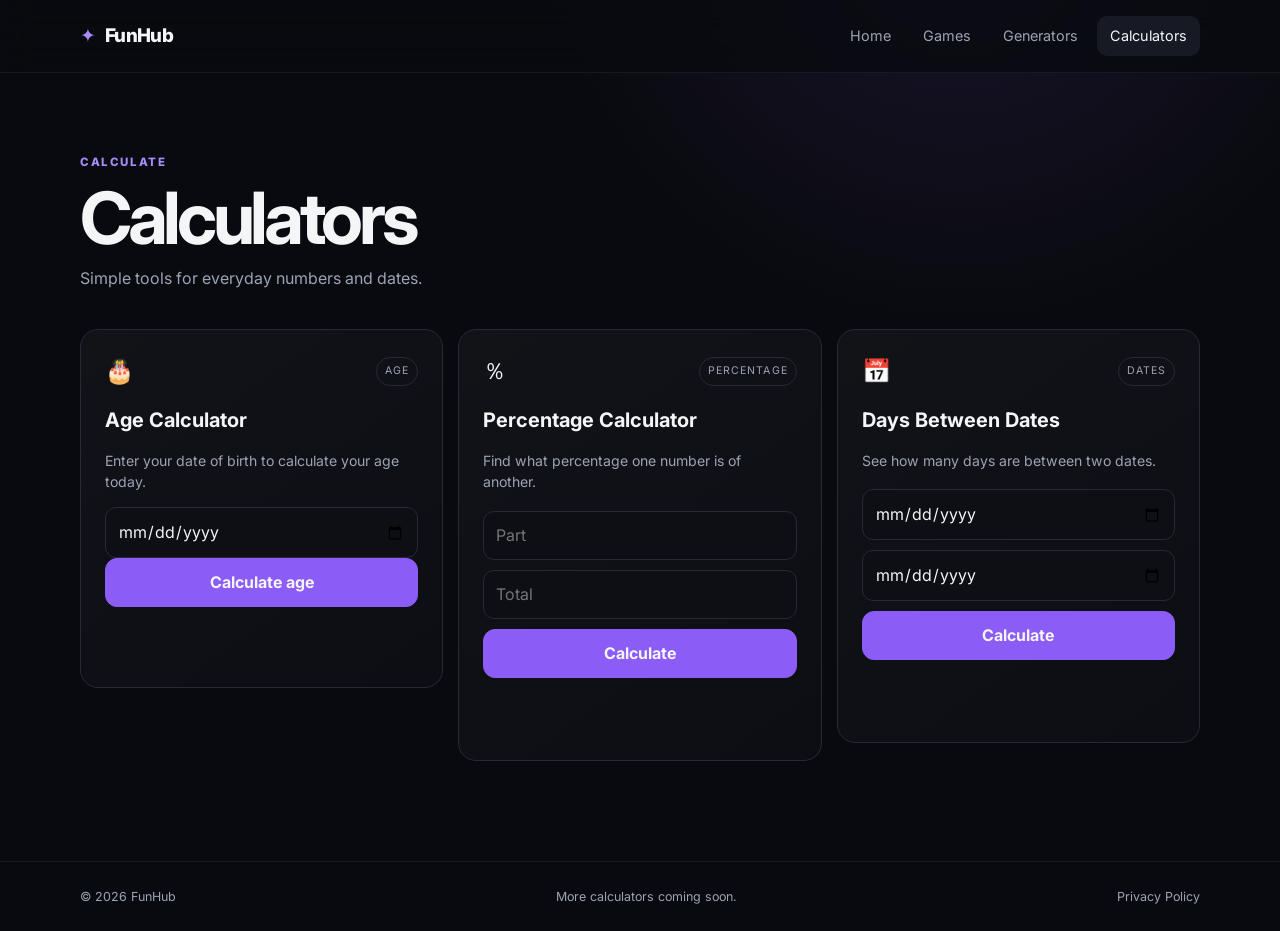
==== calculators.html @ 7da80d29 "Add files via upload" ====
<!DOCTYPE html>
<html lang="en">
<head>
<meta charset="UTF-8"><meta name="viewport" content="width=device-width, initial-scale=1.0">
<meta name="description" content="Use free online calculators for age, percentages and days between dates on FunHub.">
<title>Free Online Calculators – FunHub</title>
<link rel="canonical" href="https://thisisaarushsingh15-beep.github.io/funhub-stage-a/calculators.html">
<meta property="og:title" content="Free Online Calculators – FunHub">
<meta property="og:description" content="Use free online calculators for age, percentages and days between dates on FunHub.">
<meta property="og:type" content="website">
<meta property="og:url" content="https://thisisaarushsingh15-beep.github.io/funhub-stage-a/calculators.html">
<link rel="stylesheet" href="style.css">
<!-- Google Analytics -->
<script async src="https://www.googletagmanager.com/gtag/js?id=G-S3H3K12WE5"></script>
<script>
  window.dataLayer = window.dataLayer || [];
  function gtag(){dataLayer.push(arguments);}
  gtag('js', new Date());
  gtag('config', 'G-S3H3K12WE5');
</script>
</head>
<body data-page="calculators">
<header class="site-header"><div class="container nav-wrap">
<a class="logo" href="index.html"><span>✦</span> FunHub</a><button class="menu-btn" aria-label="Open menu">☰</button>
<nav class="nav"><a href="index.html">Home</a><a href="games.html">Games</a><a href="generators.html">Generators</a><a class="active" href="calculators.html">Calculators</a></nav>
</div></header>
<main class="container page">
<div class="page-heading"><span class="eyebrow">CALCULATE</span><h1>Calculators</h1><p>Simple tools for everyday numbers and dates.</p></div>
<section class="tool-grid wide">
<article class="app-card" id="age"><div class="app-top"><span class="tool-icon">🎂</span><span class="tag">AGE</span></div><h2>Age Calculator</h2><p class="muted">Enter your date of birth to calculate your age today.</p>
<input id="dob" type="date"><button id="age-btn" class="btn primary full">Calculate age</button><p id="age-result" class="result"></p></article>

<article class="app-card" id="percentage"><div class="app-top"><span class="tool-icon">％</span><span class="tag">PERCENTAGE</span></div><h2>Percentage Calculator</h2><p class="muted">Find what percentage one number is of another.</p>
<div class="form-stack"><input id="percent-part" type="number" placeholder="Part"><input id="percent-total" type="number" placeholder="Total"><button id="percent-btn" class="btn primary full">Calculate</button></div>
<p id="percent-result" class="result"></p></article>

<article class="app-card" id="dates"><div class="app-top"><span class="tool-icon">📅</span><span class="tag">DATES</span></div><h2>Days Between Dates</h2><p class="muted">See how many days are between two dates.</p>
<div class="form-stack"><input id="date-one" type="date"><input id="date-two" type="date"><button id="date-btn" class="btn primary full">Calculate</button></div>
<p id="date-result" class="result"></p></article>
</section>
</main>
<footer><div class="container footer-wrap"><span>© 2026 FunHub</span><span>More calculators coming soon.</span><span><a href="privacy.html">Privacy Policy</a></span></div></footer>
<script src="script.js"></script>
</body></html>
---- style.css ----
@import url('https://fonts.googleapis.com/css2?family=Inter:wght@400;500;600;700;800&display=swap');

:root{--bg:#090a0f;--surface:#11131b;--surface2:#171a24;--border:#252938;--text:#f4f5f7;--muted:#9ca3b3;--accent:#8b5cf6;--accent2:#a78bfa;--green:#34d399;--blue:#60a5fa;--danger:#fb7185;--shadow:0 18px 60px rgba(0,0,0,.3)}
*{box-sizing:border-box}html{scroll-behavior:smooth}body{margin:0;background:radial-gradient(circle at 75% -10%,rgba(139,92,246,.13),transparent 30%),var(--bg);color:var(--text);font-family:Inter,system-ui,sans-serif;line-height:1.55}a{text-decoration:none;color:inherit}button,input,select{font:inherit}button{cursor:pointer}
.container{width:min(1120px,calc(100% - 40px));margin:auto}.site-header{position:sticky;top:0;z-index:20;background:rgba(9,10,15,.8);backdrop-filter:blur(16px);border-bottom:1px solid rgba(255,255,255,.06)}.nav-wrap{height:72px;display:flex;align-items:center;justify-content:space-between}.logo{font-size:1.18rem;font-weight:800;letter-spacing:-.03em}.logo span{color:var(--accent2);margin-right:6px}.nav{display:flex;gap:6px}.nav a{padding:9px 13px;border-radius:10px;color:var(--muted);font-size:.9rem}.nav a:hover,.nav a.active{color:var(--text);background:var(--surface2)}.menu-btn{display:none;background:none;border:0;color:var(--text);font-size:1.4rem}
.hero{min-height:510px;display:flex;align-items:center;justify-content:space-between;gap:50px;padding:70px 0}.hero-copy{max-width:650px}.eyebrow{display:inline-block;color:var(--accent2);font-size:.72rem;font-weight:800;letter-spacing:.14em;margin-bottom:10px}.hero h1{font-size:clamp(3rem,7vw,5.7rem);line-height:.98;letter-spacing:-.07em;margin:0 0 25px}.hero h1 span{background:linear-gradient(90deg,#a78bfa,#c4b5fd);-webkit-background-clip:text;color:transparent}.hero p{color:var(--muted);font-size:1.08rem;max-width:570px}.hero-actions{display:flex;gap:12px;flex-wrap:wrap;margin-top:30px}.btn{border:1px solid var(--border);border-radius:12px;padding:11px 16px;color:var(--text);background:var(--surface2);transition:.2s}.btn:hover{transform:translateY(-2px);border-color:#3b4052}.btn.primary{background:var(--accent);border-color:var(--accent);font-weight:700}.btn.primary:hover{background:#7c4ee8}.btn.secondary{background:transparent}.btn.full{width:100%}.hero-orb{width:310px;height:310px;display:grid;place-items:center;border-radius:50%;background:radial-gradient(circle,rgba(139,92,246,.28),rgba(139,92,246,.03) 65%,transparent 70%)}.orb-card{width:135px;height:135px;border:1px solid #40365c;background:rgba(20,17,30,.8);box-shadow:0 0 70px rgba(139,92,246,.28);border-radius:35px;display:grid;place-items:center;font-size:4rem;color:#c4b5fd;transform:rotate(8deg)}
.section{padding:55px 0}.section-heading{display:flex;justify-content:space-between;align-items:end;margin-bottom:22px}.section-heading h2,.daily h2{margin:0;font-size:1.8rem;letter-spacing:-.04em}.section-note{color:var(--muted);font-size:.85rem}.category-grid{display:grid;grid-template-columns:repeat(3,1fr);gap:15px}.category-card,.tool-card,.app-card{background:linear-gradient(145deg,rgba(255,255,255,.035),rgba(255,255,255,.015));border:1px solid var(--border);border-radius:18px}.category-card{padding:24px;display:grid;grid-template-columns:auto 1fr auto;gap:16px;align-items:start;min-height:160px;transition:.25s}.category-card:hover,.tool-card:hover{transform:translateY(-4px);border-color:#3a3f50}.category-card h3,.tool-card h3{margin:0 0 5px}.category-card p,.tool-card p{margin:0;color:var(--muted);font-size:.88rem}.category-card .icon,.tool-icon{font-size:1.45rem}.category-card.purple .icon{color:#a78bfa}.category-card.blue .icon{color:#60a5fa}.category-card.green .icon{color:#34d399}.arrow,.tool-link{color:var(--accent2);font-weight:700}.tool-grid{display:grid;grid-template-columns:repeat(3,1fr);gap:15px}.tool-grid.wide{align-items:start}.tool-card{padding:22px;transition:.25s}.tool-card .tool-icon{display:block;margin-bottom:24px}.tool-card h3{font-size:1rem}.tool-card .tool-link{display:block;margin-top:18px;font-size:.82rem}.daily{margin:35px auto 80px;padding:28px 32px;border:1px solid #30294a;border-radius:20px;background:linear-gradient(110deg,rgba(139,92,246,.12),rgba(255,255,255,.02));display:flex;justify-content:space-between;align-items:center}.daily p{color:var(--muted);margin:7px 0 0}.daily-badge{width:64px;height:64px;border-radius:18px;display:grid;place-items:center;background:#171126;color:#c4b5fd;font-weight:800;font-size:1.2rem}
.page{padding:75px 0 100px}.page-heading{margin-bottom:38px}.page-heading h1{font-size:clamp(2.5rem,6vw,4.5rem);line-height:1;margin:0 0 12px;letter-spacing:-.06em}.page-heading p{color:var(--muted);margin:0}.game-grid{display:grid;grid-template-columns:repeat(3,1fr);gap:16px}.app-card{padding:24px}.app-top{display:flex;justify-content:space-between;align-items:center;margin-bottom:15px}.tag{font-size:.66rem;letter-spacing:.1em;color:var(--muted);border:1px solid var(--border);border-radius:999px;padding:5px 8px}.app-card h2{margin:0 0 8px;font-size:1.25rem}.muted{color:var(--muted);font-size:.88rem}.reaction-box,.memory-display{height:150px;border:1px dashed #3a3f50;border-radius:14px;display:grid;place-items:center;text-align:center;margin:20px 0;color:var(--muted);font-weight:700}.reaction-box.go{background:#123326;border-color:#2d8b68;color:#9ff0ca}.reaction-box.wait{background:#2b1820;border-color:#703343;color:#ffb5c4}.input-row{display:flex;gap:9px;margin:18px 0}.input-row input,.input-row select{min-width:0;flex:1}input,select{width:100%;background:#0d0f15;color:var(--text);border:1px solid var(--border);border-radius:11px;padding:11px 12px;outline:none}input:focus,select:focus{border-color:#65519a;box-shadow:0 0 0 3px rgba(139,92,246,.1)}.result{min-height:24px;color:var(--accent2);font-weight:600}.text-btn{border:0;background:none;color:var(--muted);padding:5px 0}.text-btn:hover{color:var(--text)}.form-stack{display:grid;gap:10px;margin:18px 0}.output-list{display:grid;gap:8px;margin-top:16px}.output-item{display:flex;justify-content:space-between;gap:10px;align-items:center;background:#0d0f15;border:1px solid var(--border);border-radius:10px;padding:10px 12px}.copy-btn{border:0;background:#1c1f2a;color:var(--accent2);padding:6px 9px;border-radius:8px;font-size:.78rem}.hidden{display:none!important}
footer{border-top:1px solid rgba(255,255,255,.06);padding:25px 0;color:var(--muted);font-size:.78rem}.footer-wrap{display:flex;justify-content:space-between;gap:15px}
@media(max-width:850px){.hero{padding:60px 0;min-height:auto}.hero-orb{width:220px;height:220px}.orb-card{width:100px;height:100px;font-size:3rem}.category-grid,.game-grid,.tool-grid{grid-template-columns:1fr}.hero{flex-direction:column;align-items:flex-start}.section{padding:40px 0}.page{padding:55px 0 75px}}
@media(max-width:620px){.container{width:min(100% - 28px,1120px)}.nav{display:none;position:absolute;left:14px;right:14px;top:64px;background:#11131b;border:1px solid var(--border);border-radius:14px;padding:8px;flex-direction:column}.nav.open{display:flex}.menu-btn{display:block}.hero h1{font-size:3.1rem}.hero-orb{display:none}.section-heading{align-items:start;gap:15px;flex-direction:column}.category-card{min-height:auto}.footer-wrap{flex-direction:column}.input-row{flex-direction:column}}

.daily .btn{display:inline-block;margin-top:18px}.daily-status{color:var(--green);font-size:.82rem;font-weight:600;min-height:20px;margin:10px 0 0}.score-panel{margin:-12px 0 28px;padding:22px;border:1px solid var(--border);border-radius:18px;background:linear-gradient(145deg,rgba(255,255,255,.035),rgba(255,255,255,.015));display:grid;grid-template-columns:1fr 1.4fr;gap:20px;align-items:center}.score-panel h2{margin:0 0 5px}.score-grid{display:grid;grid-template-columns:repeat(3,1fr);gap:10px}.score-item{padding:14px;border:1px solid var(--border);border-radius:12px;background:#0d0f15;display:grid;gap:6px}.score-item span{font-size:.78rem;color:var(--muted)}.score-item strong{font-size:1.05rem;color:var(--accent2)}.daily-game-note{margin:-8px 0 22px;padding:13px 16px;border:1px solid #30294a;border-radius:12px;background:rgba(139,92,246,.09);color:#d9d0ff;font-size:.88rem}.daily-game-note strong{color:#fff}.game-actions{display:flex;gap:9px;flex-wrap:wrap;margin-top:12px}.game-actions .btn{flex:1}.new-best{color:var(--green)!important}.challenge-complete{color:var(--green)!important}@media(max-width:850px){.score-panel{grid-template-columns:1fr}.score-grid{grid-template-columns:1fr}}
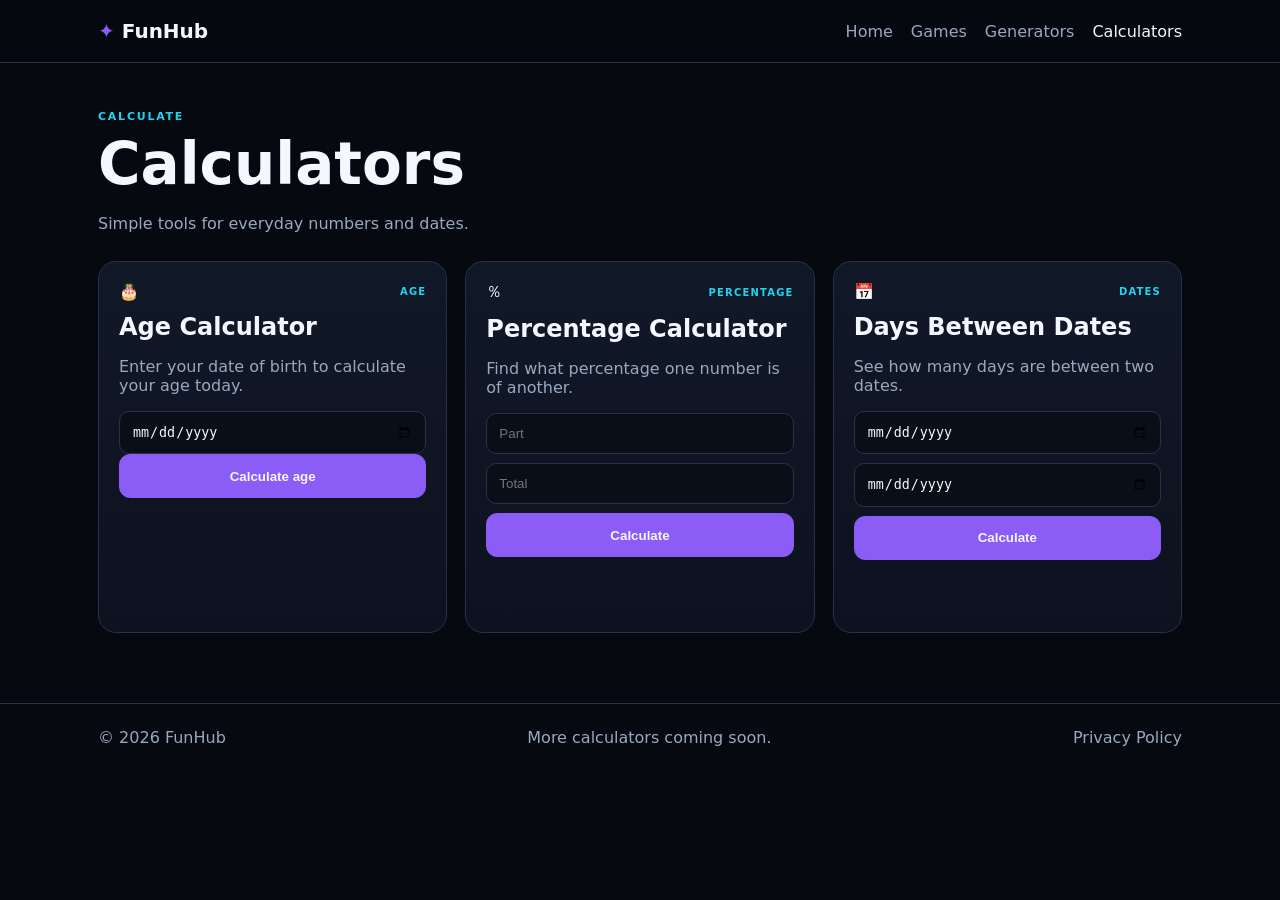
==== commit 12c0acd7: "Add files via upload" ====
--- a/calculators.html
+++ b/calculators.html
@@ -4,11 +4,11 @@
 <meta charset="UTF-8"><meta name="viewport" content="width=device-width, initial-scale=1.0">
 <meta name="description" content="Use free online calculators for age, percentages and days between dates on FunHub.">
 <title>Free Online Calculators – FunHub</title>
-<link rel="canonical" href="https://thisisaarushsingh15-beep.github.io/funhub-stage-a/calculators.html">
+<link rel="canonical" href="https://thisisaarushsingh15-beep.github.io/Funhub/calculators.html">
 <meta property="og:title" content="Free Online Calculators – FunHub">
 <meta property="og:description" content="Use free online calculators for age, percentages and days between dates on FunHub.">
 <meta property="og:type" content="website">
-<meta property="og:url" content="https://thisisaarushsingh15-beep.github.io/funhub-stage-a/calculators.html">
+<meta property="og:url" content="https://thisisaarushsingh15-beep.github.io/Funhub/calculators.html">
 <link rel="stylesheet" href="style.css">
 <!-- Google Analytics -->
 <script async src="https://www.googletagmanager.com/gtag/js?id=G-S3H3K12WE5"></script>
--- a/style.css
+++ b/style.css
@@ -1,13 +1,96 @@
-@import url('https://fonts.googleapis.com/css2?family=Inter:wght@400;500;600;700;800&display=swap');
+:root{--bg:#070911;--panel:#0d1220;--card:#111827;--line:#273249;--text:#f4f7ff;--muted:#9aa8bf;--accent:#8b5cf6;--accent2:#22d3ee;--good:#34d399;--warn:#fbbf24;--bad:#fb7185}
+*{box-sizing:border-box}html,body{margin:0;background:var(--bg);color:var(--text);font-family:Inter,system-ui,-apple-system,BlinkMacSystemFont,"Segoe UI",sans-serif}a{color:inherit;text-decoration:none}.container{max-width:1120px;margin:auto;padding:0 18px}.site-header{border-bottom:1px solid var(--line);background:rgba(7,9,17,.88);backdrop-filter:blur(14px);position:sticky;top:0;z-index:20}.nav-wrap{min-height:62px;display:flex;align-items:center;gap:22px}.logo{font-weight:900;font-size:20px}.logo span{color:var(--accent)}.nav{display:flex;gap:18px;margin-left:auto}.nav a{color:var(--muted)}.nav a.active,.nav a:hover{color:var(--text)}.menu-btn{display:none}.page{padding-top:42px;padding-bottom:70px}.page-heading{margin-bottom:28px}.page-heading h1{font-size:clamp(34px,6vw,58px);margin:6px 0}.page-heading p,.muted{color:var(--muted)}.eyebrow{font-size:11px;letter-spacing:.16em;font-weight:900;color:var(--accent2)}.score-panel,.app-card,.stage-b-intro{background:linear-gradient(180deg,#111827,#0d1220);border:1px solid var(--line);border-radius:18px;padding:20px}.score-grid{display:grid;grid-template-columns:repeat(7,1fr);gap:10px;margin-top:18px}.score-item{background:#0a0f1b;border:1px solid var(--line);padding:12px;border-radius:12px}.score-item span{display:block;font-size:12px;color:var(--muted)}.score-item strong{font-size:22px}.game-grid{display:grid;grid-template-columns:repeat(3,1fr);gap:16px;margin-top:20px}.stage-b-games{grid-template-columns:repeat(2,1fr)}.app-card h2{margin:12px 0 6px}.app-top{display:flex;justify-content:space-between;align-items:center}.tag{font-size:10px;letter-spacing:.12em;color:var(--accent2);font-weight:800}.btn{display:inline-flex;align-items:center;justify-content:center;min-height:44px;border:1px solid var(--line);border-radius:11px;padding:0 15px;background:#151c2c;color:var(--text);font-weight:800;cursor:pointer}.btn.primary{background:var(--accent);border-color:var(--accent)}.btn.secondary{background:#151c2c}.btn:disabled{opacity:.45;cursor:not-allowed}.full{width:100%}.text-btn{background:none;border:0;color:var(--accent2);padding:10px 0;cursor:pointer}.input-row{display:flex;gap:8px}.input-row input{min-width:0;flex:1;background:#090e18;border:1px solid var(--line);border-radius:10px;padding:12px;color:var(--text)}footer{border-top:1px solid var(--line);padding:24px 0;color:var(--muted)}.footer-wrap{display:flex;justify-content:space-between;gap:10px}.hidden{display:none!important}
+/* Epic game shell */
+body.game-body{overflow:hidden}.game-shell{position:fixed;inset:0;background:#03050a;display:flex;flex-direction:column;overflow:hidden}.game-topbar{height:56px;min-height:56px;display:flex;align-items:center;gap:10px;padding:8px 10px;background:rgba(5,8,15,.94);border-bottom:1px solid #26324a;z-index:30}.game-title{font-weight:900;letter-spacing:.02em;white-space:nowrap}.top-spacer{flex:1}.hud-mini{display:flex;gap:7px;overflow:auto}.hud-chip{border:1px solid #27344c;background:#0b1120;border-radius:9px;padding:7px 9px;font-size:11px;white-space:nowrap}.hud-chip b{color:var(--accent2)}.icon-btn{width:40px;height:40px;border:1px solid #2a3852;border-radius:10px;background:#0b1120;color:#fff;font-size:18px;cursor:pointer}.game-map{position:relative;flex:1;min-height:0;overflow:hidden;background:#07101a}.game-map canvas{display:block;width:100%;height:100%;touch-action:none}.map-ui{position:absolute;inset:0;pointer-events:none}.map-ui>*{pointer-events:auto}.back-btn{position:absolute;left:10px;top:10px}.floating-panel{position:absolute;right:10px;top:10px;width:min(320px,calc(100% - 70px));max-height:calc(100% - 20px);overflow:auto;background:rgba(7,11,20,.9);border:1px solid #2a3852;border-radius:14px;padding:12px;backdrop-filter:blur(10px)}.floating-panel h3{margin:0 0 8px}.panel-row{display:flex;justify-content:space-between;gap:10px;padding:7px 0;border-bottom:1px solid #202b40;font-size:12px}.panel-row:last-child{border-bottom:0}.control-dock{position:absolute;left:10px;right:10px;bottom:10px;display:flex;gap:7px;align-items:end;flex-wrap:wrap}.control-dock .control-group{display:flex;gap:7px;flex-wrap:wrap;background:rgba(7,11,20,.9);border:1px solid #2a3852;border-radius:14px;padding:7px;backdrop-filter:blur(10px)}.control-dock button{min-height:42px}.event-log{max-height:150px;overflow:auto;font-size:11px;color:#b8c4d8}.event-log div{padding:5px 0;border-bottom:1px solid #1b2638}.modal{position:absolute;inset:0;background:rgba(0,0,0,.64);display:none;align-items:center;justify-content:center;padding:18px;z-index:50}.modal.open{display:flex}.modal-card{width:min(620px,100%);max-height:85%;overflow:auto;background:#0d1321;border:1px solid #31415f;border-radius:18px;padding:18px}.modal-card h2{margin-top:0}.statbar{height:8px;background:#172237;border-radius:99px;overflow:hidden}.statbar span{display:block;height:100%;background:var(--accent2);width:50%}.toast{position:absolute;left:50%;top:14px;transform:translateX(-50%);background:#111a2b;border:1px solid #32435f;border-radius:999px;padding:9px 14px;font-size:12px;opacity:0;transition:.2s;z-index:60;pointer-events:none}.toast.show{opacity:1}.world-legend{display:flex;gap:8px;flex-wrap:wrap;font-size:10px;margin-top:8px}.legend-dot{width:9px;height:9px;border-radius:50%;display:inline-block;margin-right:3px}
+@media(max-width:760px){.site-header{display:none}.container{padding:0 14px}.score-grid{grid-template-columns:repeat(2,1fr)}.game-grid,.stage-b-games{grid-template-columns:1fr}.footer-wrap{flex-direction:column}.game-topbar{height:50px;min-height:50px}.game-title{font-size:13px}.hud-chip{padding:6px 7px}.hud-mini{max-width:60vw}.floating-panel{left:10px;right:auto;top:58px;width:min(280px,calc(100% - 20px));max-height:34%}.control-dock{left:8px;right:8px;bottom:8px}.control-dock .control-group{width:100%;display:grid;grid-template-columns:repeat(2,1fr)}.control-dock button{width:100%}.back-btn{top:6px;left:6px}.input-row{flex-direction:column}}
 
-:root{--bg:#090a0f;--surface:#11131b;--surface2:#171a24;--border:#252938;--text:#f4f5f7;--muted:#9ca3b3;--accent:#8b5cf6;--accent2:#a78bfa;--green:#34d399;--blue:#60a5fa;--danger:#fb7185;--shadow:0 18px 60px rgba(0,0,0,.3)}
-*{box-sizing:border-box}html{scroll-behavior:smooth}body{margin:0;background:radial-gradient(circle at 75% -10%,rgba(139,92,246,.13),transparent 30%),var(--bg);color:var(--text);font-family:Inter,system-ui,sans-serif;line-height:1.55}a{text-decoration:none;color:inherit}button,input,select{font:inherit}button{cursor:pointer}
-.container{width:min(1120px,calc(100% - 40px));margin:auto}.site-header{position:sticky;top:0;z-index:20;background:rgba(9,10,15,.8);backdrop-filter:blur(16px);border-bottom:1px solid rgba(255,255,255,.06)}.nav-wrap{height:72px;display:flex;align-items:center;justify-content:space-between}.logo{font-size:1.18rem;font-weight:800;letter-spacing:-.03em}.logo span{color:var(--accent2);margin-right:6px}.nav{display:flex;gap:6px}.nav a{padding:9px 13px;border-radius:10px;color:var(--muted);font-size:.9rem}.nav a:hover,.nav a.active{color:var(--text);background:var(--surface2)}.menu-btn{display:none;background:none;border:0;color:var(--text);font-size:1.4rem}
-.hero{min-height:510px;display:flex;align-items:center;justify-content:space-between;gap:50px;padding:70px 0}.hero-copy{max-width:650px}.eyebrow{display:inline-block;color:var(--accent2);font-size:.72rem;font-weight:800;letter-spacing:.14em;margin-bottom:10px}.hero h1{font-size:clamp(3rem,7vw,5.7rem);line-height:.98;letter-spacing:-.07em;margin:0 0 25px}.hero h1 span{background:linear-gradient(90deg,#a78bfa,#c4b5fd);-webkit-background-clip:text;color:transparent}.hero p{color:var(--muted);font-size:1.08rem;max-width:570px}.hero-actions{display:flex;gap:12px;flex-wrap:wrap;margin-top:30px}.btn{border:1px solid var(--border);border-radius:12px;padding:11px 16px;color:var(--text);background:var(--surface2);transition:.2s}.btn:hover{transform:translateY(-2px);border-color:#3b4052}.btn.primary{background:var(--accent);border-color:var(--accent);font-weight:700}.btn.primary:hover{background:#7c4ee8}.btn.secondary{background:transparent}.btn.full{width:100%}.hero-orb{width:310px;height:310px;display:grid;place-items:center;border-radius:50%;background:radial-gradient(circle,rgba(139,92,246,.28),rgba(139,92,246,.03) 65%,transparent 70%)}.orb-card{width:135px;height:135px;border:1px solid #40365c;background:rgba(20,17,30,.8);box-shadow:0 0 70px rgba(139,92,246,.28);border-radius:35px;display:grid;place-items:center;font-size:4rem;color:#c4b5fd;transform:rotate(8deg)}
-.section{padding:55px 0}.section-heading{display:flex;justify-content:space-between;align-items:end;margin-bottom:22px}.section-heading h2,.daily h2{margin:0;font-size:1.8rem;letter-spacing:-.04em}.section-note{color:var(--muted);font-size:.85rem}.category-grid{display:grid;grid-template-columns:repeat(3,1fr);gap:15px}.category-card,.tool-card,.app-card{background:linear-gradient(145deg,rgba(255,255,255,.035),rgba(255,255,255,.015));border:1px solid var(--border);border-radius:18px}.category-card{padding:24px;display:grid;grid-template-columns:auto 1fr auto;gap:16px;align-items:start;min-height:160px;transition:.25s}.category-card:hover,.tool-card:hover{transform:translateY(-4px);border-color:#3a3f50}.category-card h3,.tool-card h3{margin:0 0 5px}.category-card p,.tool-card p{margin:0;color:var(--muted);font-size:.88rem}.category-card .icon,.tool-icon{font-size:1.45rem}.category-card.purple .icon{color:#a78bfa}.category-card.blue .icon{color:#60a5fa}.category-card.green .icon{color:#34d399}.arrow,.tool-link{color:var(--accent2);font-weight:700}.tool-grid{display:grid;grid-template-columns:repeat(3,1fr);gap:15px}.tool-grid.wide{align-items:start}.tool-card{padding:22px;transition:.25s}.tool-card .tool-icon{display:block;margin-bottom:24px}.tool-card h3{font-size:1rem}.tool-card .tool-link{display:block;margin-top:18px;font-size:.82rem}.daily{margin:35px auto 80px;padding:28px 32px;border:1px solid #30294a;border-radius:20px;background:linear-gradient(110deg,rgba(139,92,246,.12),rgba(255,255,255,.02));display:flex;justify-content:space-between;align-items:center}.daily p{color:var(--muted);margin:7px 0 0}.daily-badge{width:64px;height:64px;border-radius:18px;display:grid;place-items:center;background:#171126;color:#c4b5fd;font-weight:800;font-size:1.2rem}
-.page{padding:75px 0 100px}.page-heading{margin-bottom:38px}.page-heading h1{font-size:clamp(2.5rem,6vw,4.5rem);line-height:1;margin:0 0 12px;letter-spacing:-.06em}.page-heading p{color:var(--muted);margin:0}.game-grid{display:grid;grid-template-columns:repeat(3,1fr);gap:16px}.app-card{padding:24px}.app-top{display:flex;justify-content:space-between;align-items:center;margin-bottom:15px}.tag{font-size:.66rem;letter-spacing:.1em;color:var(--muted);border:1px solid var(--border);border-radius:999px;padding:5px 8px}.app-card h2{margin:0 0 8px;font-size:1.25rem}.muted{color:var(--muted);font-size:.88rem}.reaction-box,.memory-display{height:150px;border:1px dashed #3a3f50;border-radius:14px;display:grid;place-items:center;text-align:center;margin:20px 0;color:var(--muted);font-weight:700}.reaction-box.go{background:#123326;border-color:#2d8b68;color:#9ff0ca}.reaction-box.wait{background:#2b1820;border-color:#703343;color:#ffb5c4}.input-row{display:flex;gap:9px;margin:18px 0}.input-row input,.input-row select{min-width:0;flex:1}input,select{width:100%;background:#0d0f15;color:var(--text);border:1px solid var(--border);border-radius:11px;padding:11px 12px;outline:none}input:focus,select:focus{border-color:#65519a;box-shadow:0 0 0 3px rgba(139,92,246,.1)}.result{min-height:24px;color:var(--accent2);font-weight:600}.text-btn{border:0;background:none;color:var(--muted);padding:5px 0}.text-btn:hover{color:var(--text)}.form-stack{display:grid;gap:10px;margin:18px 0}.output-list{display:grid;gap:8px;margin-top:16px}.output-item{display:flex;justify-content:space-between;gap:10px;align-items:center;background:#0d0f15;border:1px solid var(--border);border-radius:10px;padding:10px 12px}.copy-btn{border:0;background:#1c1f2a;color:var(--accent2);padding:6px 9px;border-radius:8px;font-size:.78rem}.hidden{display:none!important}
-footer{border-top:1px solid rgba(255,255,255,.06);padding:25px 0;color:var(--muted);font-size:.78rem}.footer-wrap{display:flex;justify-content:space-between;gap:15px}
-@media(max-width:850px){.hero{padding:60px 0;min-height:auto}.hero-orb{width:220px;height:220px}.orb-card{width:100px;height:100px;font-size:3rem}.category-grid,.game-grid,.tool-grid{grid-template-columns:1fr}.hero{flex-direction:column;align-items:flex-start}.section{padding:40px 0}.page{padding:55px 0 75px}}
-@media(max-width:620px){.container{width:min(100% - 28px,1120px)}.nav{display:none;position:absolute;left:14px;right:14px;top:64px;background:#11131b;border:1px solid var(--border);border-radius:14px;padding:8px;flex-direction:column}.nav.open{display:flex}.menu-btn{display:block}.hero h1{font-size:3.1rem}.hero-orb{display:none}.section-heading{align-items:start;gap:15px;flex-direction:column}.category-card{min-height:auto}.footer-wrap{flex-direction:column}.input-row{flex-direction:column}}
 
-.daily .btn{display:inline-block;margin-top:18px}.daily-status{color:var(--green);font-size:.82rem;font-weight:600;min-height:20px;margin:10px 0 0}.score-panel{margin:-12px 0 28px;padding:22px;border:1px solid var(--border);border-radius:18px;background:linear-gradient(145deg,rgba(255,255,255,.035),rgba(255,255,255,.015));display:grid;grid-template-columns:1fr 1.4fr;gap:20px;align-items:center}.score-panel h2{margin:0 0 5px}.score-grid{display:grid;grid-template-columns:repeat(3,1fr);gap:10px}.score-item{padding:14px;border:1px solid var(--border);border-radius:12px;background:#0d0f15;display:grid;gap:6px}.score-item span{font-size:.78rem;color:var(--muted)}.score-item strong{font-size:1.05rem;color:var(--accent2)}.daily-game-note{margin:-8px 0 22px;padding:13px 16px;border:1px solid #30294a;border-radius:12px;background:rgba(139,92,246,.09);color:#d9d0ff;font-size:.88rem}.daily-game-note strong{color:#fff}.game-actions{display:flex;gap:9px;flex-wrap:wrap;margin-top:12px}.game-actions .btn{flex:1}.new-best{color:var(--green)!important}.challenge-complete{color:var(--green)!important}@media(max-width:850px){.score-panel{grid-template-columns:1fr}.score-grid{grid-template-columns:1fr}}
+/* =========================
+   FunHub homepage redesign
+   ========================= */
+body[data-page="home"]{background:
+  radial-gradient(circle at 80% 5%,rgba(139,92,246,.10),transparent 28rem),
+  radial-gradient(circle at 10% 30%,rgba(34,211,238,.055),transparent 24rem),
+  var(--bg);
+}
+body[data-page="home"] .site-header{display:block}
+body[data-page="home"] .nav-wrap{max-width:1120px}
+body[data-page="home"] .home-hero{min-height:clamp(520px,72vh,720px);display:flex;align-items:center;border-bottom:1px solid rgba(39,50,73,.55);overflow:hidden}
+body[data-page="home"] .home-hero-inner{width:100%;display:grid;grid-template-columns:minmax(0,1.15fr) minmax(260px,.85fr);align-items:center;gap:40px;padding-top:72px;padding-bottom:78px}
+body[data-page="home"] .home-hero-copy{position:relative;z-index:2;max-width:690px}
+body[data-page="home"] .home-hero h1{font-size:clamp(46px,7vw,82px);line-height:.98;letter-spacing:-.055em;margin:16px 0 24px;max-width:780px}
+body[data-page="home"] .home-hero h1 span{background:linear-gradient(100deg,#a78bfa,#67e8f9);-webkit-background-clip:text;background-clip:text;color:transparent}
+body[data-page="home"] .home-hero-copy>p{font-size:clamp(17px,2vw,20px);line-height:1.65;color:var(--muted);max-width:600px;margin:0 0 30px}
+body[data-page="home"] .hero-actions{display:flex;gap:12px;flex-wrap:wrap}
+body[data-page="home"] .hero-actions .btn{min-height:50px;padding:0 20px;border-radius:13px}
+body[data-page="home"] .hero-visual{position:relative;min-height:380px;display:grid;place-items:center}
+body[data-page="home"] .hero-symbol{position:relative;z-index:3;width:170px;height:170px;border:1px solid rgba(167,139,250,.35);border-radius:42px;display:grid;place-items:center;font-size:74px;background:linear-gradient(145deg,rgba(139,92,246,.24),rgba(34,211,238,.08));box-shadow:0 0 90px rgba(139,92,246,.16),inset 0 0 40px rgba(255,255,255,.025);transform:rotate(-8deg)}
+body[data-page="home"] .hero-glow{position:absolute;border-radius:50%;filter:blur(45px);opacity:.45}
+body[data-page="home"] .glow-one{width:180px;height:180px;background:rgba(139,92,246,.38);top:28%;left:28%}
+body[data-page="home"] .glow-two{width:130px;height:130px;background:rgba(34,211,238,.22);bottom:20%;right:18%}
+body[data-page="home"] .hero-orbit{position:absolute;border:1px solid rgba(139,92,246,.20);border-radius:50%;transform:rotate(-24deg)}
+body[data-page="home"] .orbit-one{width:330px;height:170px}
+body[data-page="home"] .orbit-two{width:250px;height:125px;transform:rotate(56deg);border-color:rgba(34,211,238,.16)}
+body[data-page="home"] .home-section{padding-top:92px;padding-bottom:30px}
+body[data-page="home"] .home-section-heading{display:flex;align-items:end;justify-content:space-between;gap:20px;margin-bottom:28px}
+body[data-page="home"] .home-section-heading h2{font-size:clamp(32px,5vw,48px);line-height:1.05;letter-spacing:-.04em;margin:8px 0 0}
+body[data-page="home"] .home-section-heading>p{margin:0 0 5px;color:var(--muted)}
+body[data-page="home"] .heading-link{color:var(--accent2);font-weight:800;white-space:nowrap}
+body[data-page="home"] .home-category-grid{display:grid;grid-template-columns:repeat(3,1fr);gap:18px}
+body[data-page="home"] .home-category-card{position:relative;min-height:330px;padding:26px;border-radius:24px;border:1px solid var(--line);overflow:hidden;background:linear-gradient(145deg,#111827,#0b101b);transition:transform .22s ease,border-color .22s ease,box-shadow .22s ease}
+body[data-page="home"] .home-category-card:hover{transform:translateY(-6px);border-color:#465675;box-shadow:0 20px 55px rgba(0,0,0,.28)}
+body[data-page="home"] .home-category-card:before{content:"";position:absolute;width:170px;height:170px;border-radius:50%;right:-65px;top:-65px;filter:blur(2px);opacity:.12}
+body[data-page="home"] .category-purple:before{background:#8b5cf6}.category-cyan:before{background:#22d3ee}.category-green:before{background:#34d399}
+body[data-page="home"] .category-top{display:flex;justify-content:space-between;align-items:center}
+body[data-page="home"] .big-icon{font-size:34px}.category-arrow{font-size:25px;color:#73819a}
+body[data-page="home"] .category-number{margin-top:48px;font-size:11px;letter-spacing:.16em;color:#6f7d96;font-weight:900}
+body[data-page="home"] .home-category-card h3{font-size:30px;margin:7px 0 9px;letter-spacing:-.03em}
+body[data-page="home"] .home-category-card p{color:var(--muted);line-height:1.65;max-width:310px;margin:0 0 25px}
+body[data-page="home"] .category-link{font-weight:800;color:var(--text)}
+body[data-page="home"] .home-tool-grid{display:grid;grid-template-columns:repeat(2,1fr);gap:12px}
+body[data-page="home"] .home-tool-card{display:grid;grid-template-columns:auto 1fr auto;align-items:center;gap:16px;padding:20px;border:1px solid var(--line);border-radius:17px;background:#0c1220;transition:transform .2s ease,border-color .2s ease,background .2s ease}
+body[data-page="home"] .home-tool-card:hover{transform:translateY(-3px);border-color:#3b4b69;background:#101827}
+body[data-page="home"] .home-tool-card .tool-icon{width:46px;height:46px;display:grid;place-items:center;border-radius:13px;background:#151e30;font-size:22px}
+body[data-page="home"] .home-tool-card h3{font-size:17px;margin:0 0 4px}.home-tool-card p{font-size:13px;color:var(--muted);margin:0}.tool-arrow{color:var(--accent2);font-size:20px}
+body[data-page="home"] .quick-section{padding-bottom:92px}
+body[data-page="home"] .home-daily{margin-top:18px;margin-bottom:92px;padding:34px 38px;display:flex;align-items:center;justify-content:space-between;gap:30px;border:1px solid rgba(139,92,246,.30);border-radius:24px;background:linear-gradient(120deg,rgba(139,92,246,.12),rgba(34,211,238,.045) 55%,rgba(17,24,39,.75));overflow:hidden}
+body[data-page="home"] .daily-copy{max-width:650px}.daily-copy h2{font-size:clamp(28px,4vw,42px);margin:8px 0}.daily-copy>p:not(.daily-status){color:var(--muted);line-height:1.6;margin:0 0 20px}.daily-status{font-size:12px;color:var(--accent2);min-height:16px}
+body[data-page="home"] .daily-badge{width:110px;height:110px;min-width:110px;border:1px solid rgba(139,92,246,.35);border-radius:30px;display:grid;place-items:center;font-size:50px;background:rgba(7,9,17,.35);box-shadow:0 0 50px rgba(139,92,246,.12);transform:rotate(8deg)}
+body[data-page="home"] footer{margin-top:0}
+@media(max-width:760px){
+  body[data-page="home"] .site-header{position:sticky;display:block}
+  body[data-page="home"] .nav-wrap{min-height:60px}
+  body[data-page="home"] .menu-btn{display:block;margin-left:auto;border:1px solid var(--line);background:#0c1220;color:var(--text);width:42px;height:42px;border-radius:11px;font-size:19px;cursor:pointer}
+  body[data-page="home"] .nav{display:none;position:absolute;left:14px;right:14px;top:66px;flex-direction:column;gap:0;padding:8px;border:1px solid var(--line);border-radius:15px;background:rgba(7,9,17,.97);box-shadow:0 20px 45px rgba(0,0,0,.35)}
+  body[data-page="home"] .nav.open{display:flex}
+  body[data-page="home"] .nav a{padding:13px 12px;border-radius:9px}
+  body[data-page="home"] .nav a:hover,body[data-page="home"] .nav a.active{background:#111827}
+  body[data-page="home"] .home-hero{min-height:auto}
+  body[data-page="home"] .home-hero-inner{grid-template-columns:1fr;gap:25px;padding-top:68px;padding-bottom:72px}
+  body[data-page="home"] .home-hero h1{font-size:clamp(43px,13vw,66px)}
+  body[data-page="home"] .home-hero-copy>p{font-size:16px;line-height:1.6}
+  body[data-page="home"] .hero-visual{min-height:190px;order:-1}
+  body[data-page="home"] .hero-symbol{width:105px;height:105px;border-radius:27px;font-size:45px}
+  body[data-page="home"] .orbit-one{width:235px;height:115px}.orbit-two{width:190px;height:90px}
+  body[data-page="home"] .home-section{padding-top:68px}
+  body[data-page="home"] .home-section-heading{align-items:start;flex-direction:column;margin-bottom:20px}
+  body[data-page="home"] .home-section-heading h2{font-size:34px}
+  body[data-page="home"] .home-category-grid{grid-template-columns:1fr;gap:13px}
+  body[data-page="home"] .home-category-card{min-height:265px;padding:23px;border-radius:20px}
+  body[data-page="home"] .category-number{margin-top:28px}
+  body[data-page="home"] .home-tool-grid{grid-template-columns:1fr}
+  body[data-page="home"] .quick-section{padding-bottom:68px}
+  body[data-page="home"] .home-daily{margin:0 14px 68px;padding:26px 22px;border-radius:20px;align-items:flex-start}
+  body[data-page="home"] .daily-badge{display:none}
+}
+
+/* =========================
+   FunHub engagement upgrade
+   ========================= */
+.tool-grid{display:grid;grid-template-columns:repeat(3,1fr);gap:18px}.tool-grid.wide{grid-template-columns:repeat(3,1fr)}
+.form-stack{display:grid;gap:9px}.form-stack input,.form-stack select,.input-row select,select{min-width:0;background:#090e18;border:1px solid var(--line);border-radius:10px;padding:12px;color:var(--text)}
+input[type=date],input[type=number],input[type=text],input[type=search],select{width:100%;background:#090e18;border:1px solid var(--line);border-radius:10px;padding:12px;color:var(--text);outline:none}input:focus,select:focus{border-color:#596b92;box-shadow:0 0 0 3px rgba(139,92,246,.10)}
+.result{min-height:20px;color:var(--accent2);font-weight:700}.reaction-box,.memory-display{margin:14px 0;padding:22px;border:1px solid var(--line);border-radius:14px;text-align:center;background:#0a0f1b;font-weight:900;min-height:72px;display:grid;place-items:center}.reaction-box.waiting{background:#2a2430}.reaction-box.go{background:#11382f;border-color:#34d399}.reaction-box.fail{background:#3a1820;border-color:#fb7185}.memory-display{font-size:22px;letter-spacing:.22em}.daily-game-note{margin:18px 0;padding:18px 20px;border:1px solid rgba(139,92,246,.32);border-radius:16px;background:linear-gradient(100deg,rgba(139,92,246,.12),rgba(34,211,238,.04));display:flex;justify-content:space-between;align-items:center;gap:16px}.daily-game-note>div{display:grid;gap:4px}.daily-game-note strong{font-size:21px}.daily-game-note span:last-child{color:var(--muted);font-size:13px}.score-panel-head{display:flex;justify-content:space-between;gap:15px;align-items:start}.games-hero{padding:56px 0 34px;display:flex;justify-content:space-between;gap:30px;align-items:end}.games-hero h1{font-size:clamp(42px,7vw,72px);letter-spacing:-.05em;line-height:1;margin:10px 0 16px}.games-hero p{max-width:620px;color:var(--muted);font-size:17px;line-height:1.65;margin:0}.games-stat{min-width:190px;padding:20px;border:1px solid var(--line);border-radius:18px;background:#0d1220}.games-stat strong{display:block;font-size:34px}.games-stat span{color:var(--muted);font-size:12px}.game-toolbar{display:flex;justify-content:space-between;gap:15px;align-items:center;margin:26px 0 8px}.filter-row{display:flex;gap:7px;flex-wrap:wrap}.filter-btn{border:1px solid var(--line);background:#0d1220;color:var(--muted);border-radius:999px;padding:9px 13px;cursor:pointer;font-weight:800}.filter-btn.active,.filter-btn:hover{background:#161d2d;color:var(--text);border-color:#485a7b}.game-search{width:min(270px,100%);position:relative}.game-search span{position:absolute;left:12px;top:9px;color:var(--muted)}.game-search input{padding-left:32px}.upgraded-games{margin-top:14px}.game-card{transition:transform .2s ease,border-color .2s ease,box-shadow .2s ease}.game-card:hover{transform:translateY(-3px);border-color:#405171;box-shadow:0 16px 40px rgba(0,0,0,.20)}.game-card-meta{display:flex;justify-content:space-between;gap:12px;margin-top:15px;padding-top:12px;border-top:1px solid rgba(39,50,73,.7);font-size:12px;color:var(--muted)}.game-card-meta strong{color:var(--accent2)}.empty-state{text-align:center;padding:35px;color:var(--muted)}
+.generator-grid{display:grid;grid-template-columns:repeat(3,1fr);gap:18px}.generator-card{min-height:360px}.generator-card .input-row{align-items:stretch}.output-list{display:grid;gap:8px;margin-top:15px}.output-item{display:flex;align-items:center;justify-content:space-between;gap:10px;padding:11px 12px;border:1px solid var(--line);border-radius:11px;background:#0a0f1b}.output-item span{overflow-wrap:anywhere}.copy-btn{border:1px solid var(--line);background:#151c2c;color:var(--text);border-radius:8px;padding:7px 9px;font-size:11px;font-weight:800;cursor:pointer;white-space:nowrap}.copy-btn:hover{border-color:#536786}.generator-tip{margin:24px 0 0;color:var(--muted);font-size:13px}.generator-tip strong{color:var(--text)}
+@media(max-width:900px){.tool-grid,.tool-grid.wide,.generator-grid{grid-template-columns:1fr 1fr}.games-hero{align-items:start}.score-grid{grid-template-columns:repeat(4,1fr)}}
+@media(max-width:760px){.tool-grid,.tool-grid.wide,.generator-grid{grid-template-columns:1fr}.games-hero{display:block;padding-top:38px}.games-stat{margin-top:22px}.game-toolbar{display:block}.game-search{margin-top:12px;width:100%}.daily-game-note{align-items:flex-start;flex-direction:column}.score-panel-head{display:block}.score-panel-head .text-btn{margin-top:6px}.score-grid{grid-template-columns:repeat(2,1fr)}}
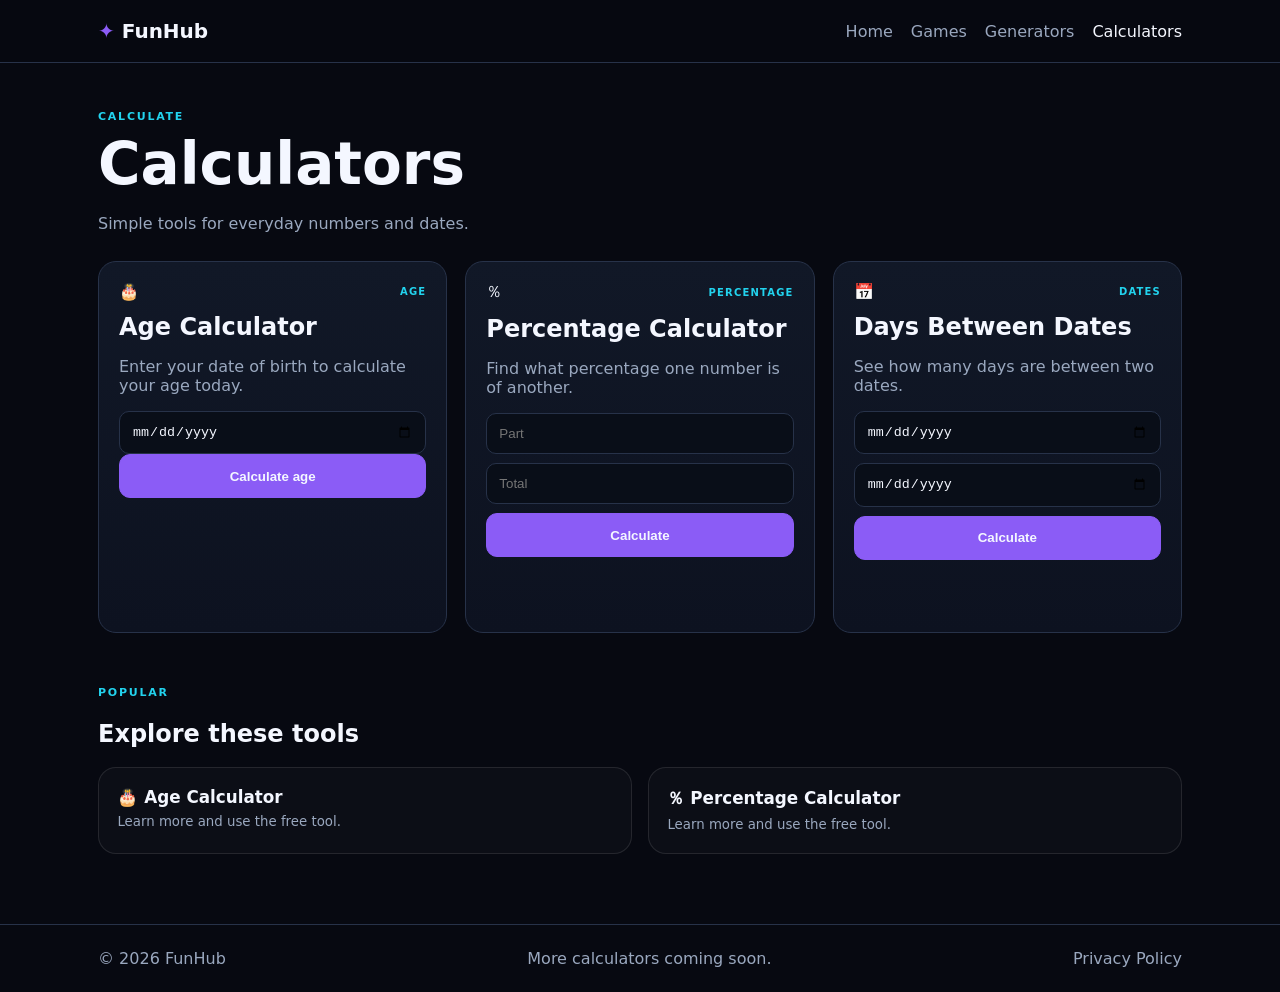
==== commit 404d759f: "Add files via upload" ====
--- a/calculators.html
+++ b/calculators.html
@@ -38,7 +38,7 @@
 <div class="form-stack"><input id="date-one" type="date"><input id="date-two" type="date"><button id="date-btn" class="btn primary full">Calculate</button></div>
 <p id="date-result" class="result"></p></article>
 </section>
-</main>
+<section class="seo-internal-links" style="margin-top:3rem"><span class="eyebrow">POPULAR</span><h2>Explore these tools</h2><div class="seo-related-grid"><a class="seo-related-link" href="age-calculator.html"><strong>🎂 Age Calculator</strong><small>Learn more and use the free tool.</small></a><a class="seo-related-link" href="percentage-calculator.html"><strong>％ Percentage Calculator</strong><small>Learn more and use the free tool.</small></a></div></section></main>
 <footer><div class="container footer-wrap"><span>© 2026 FunHub</span><span>More calculators coming soon.</span><span><a href="privacy.html">Privacy Policy</a></span></div></footer>
 <script src="script.js"></script>
 </body></html>
--- a/style.css
+++ b/style.css
@@ -94,3 +94,14 @@
 .generator-grid{display:grid;grid-template-columns:repeat(3,1fr);gap:18px}.generator-card{min-height:360px}.generator-card .input-row{align-items:stretch}.output-list{display:grid;gap:8px;margin-top:15px}.output-item{display:flex;align-items:center;justify-content:space-between;gap:10px;padding:11px 12px;border:1px solid var(--line);border-radius:11px;background:#0a0f1b}.output-item span{overflow-wrap:anywhere}.copy-btn{border:1px solid var(--line);background:#151c2c;color:var(--text);border-radius:8px;padding:7px 9px;font-size:11px;font-weight:800;cursor:pointer;white-space:nowrap}.copy-btn:hover{border-color:#536786}.generator-tip{margin:24px 0 0;color:var(--muted);font-size:13px}.generator-tip strong{color:var(--text)}
 @media(max-width:900px){.tool-grid,.tool-grid.wide,.generator-grid{grid-template-columns:1fr 1fr}.games-hero{align-items:start}.score-grid{grid-template-columns:repeat(4,1fr)}}
 @media(max-width:760px){.tool-grid,.tool-grid.wide,.generator-grid{grid-template-columns:1fr}.games-hero{display:block;padding-top:38px}.games-stat{margin-top:22px}.game-toolbar{display:block}.game-search{margin-top:12px;width:100%}.daily-game-note{align-items:flex-start;flex-direction:column}.score-panel-head{display:block}.score-panel-head .text-btn{margin-top:6px}.score-grid{grid-template-columns:repeat(2,1fr)}}
+
+/* Phase 2 SEO landing pages */
+.breadcrumbs{display:flex;gap:.55rem;align-items:center;flex-wrap:wrap;font-size:.9rem;color:var(--muted,#9ca3af);margin:0 0 1.5rem}.breadcrumbs a{color:inherit;text-decoration:none}.breadcrumbs a:hover{text-decoration:underline}
+.seo-hero{padding:2rem 0 3rem;max-width:850px}.seo-hero h1{font-size:clamp(2.1rem,5vw,4rem);line-height:1.05;margin:.6rem 0 1rem}.seo-hero p{font-size:1.08rem;line-height:1.75;color:var(--muted,#a7afbd);max-width:720px}.seo-content-grid{display:grid;grid-template-columns:minmax(0,1fr) 300px;gap:1.2rem;margin-bottom:3.5rem}.seo-article h2,.seo-cta h2{margin-top:0}.seo-article p,.seo-article li,.seo-faq p{line-height:1.75;color:var(--muted,#a7afbd)}.seo-article ol{padding-left:1.3rem}.seo-cta{height:max-content;position:sticky;top:1rem}.seo-faq{max-width:900px;margin-bottom:3.5rem}.seo-faq h2,.seo-related h2{margin:.45rem 0 1.2rem}.seo-faq details{border-top:1px solid rgba(255,255,255,.1);padding:1rem 0}.seo-faq details:last-child{border-bottom:1px solid rgba(255,255,255,.1)}.seo-faq summary{cursor:pointer;font-weight:700;list-style:none}.seo-faq summary::-webkit-details-marker{display:none}.seo-faq summary:after{content:'+';float:right;opacity:.7}.seo-faq details[open] summary:after{content:'−'}.seo-faq p{margin:.7rem 0 0}.seo-related{margin-bottom:3rem}.seo-related-grid{display:grid;grid-template-columns:repeat(2,minmax(0,1fr));gap:1rem}.seo-related-link{display:flex;flex-direction:column;gap:.35rem;padding:1.15rem;border:1px solid rgba(255,255,255,.1);border-radius:18px;background:rgba(255,255,255,.025);text-decoration:none;color:inherit;transition:transform .2s,border-color .2s}.seo-related-link:hover{transform:translateY(-2px);border-color:rgba(160,120,255,.45)}.seo-related-link span{font-size:1.5rem}.seo-related-link strong{font-size:1.05rem}.seo-related-link small{color:var(--muted,#a7afbd);line-height:1.45}
+@media(max-width:760px){.seo-content-grid{grid-template-columns:1fr}.seo-cta{position:static}.seo-related-grid{grid-template-columns:1fr}.seo-hero{padding-top:1rem}}
+
+/* Challenge + sharing */
+.challenge-banner{margin:1.25rem 0 2rem;padding:1.1rem 1.2rem;border:1px solid rgba(139,92,246,.35);background:linear-gradient(135deg,rgba(124,58,237,.16),rgba(59,130,246,.08));border-radius:20px;display:flex;align-items:center;justify-content:space-between;gap:1rem;box-shadow:0 14px 40px rgba(0,0,0,.16)}
+.challenge-banner>div{display:grid;gap:.2rem}.challenge-banner strong{font-size:1.1rem}.challenge-banner span:not(.eyebrow){color:var(--muted,#9ca3af);font-size:.92rem}.challenge-banner b{color:var(--text,#fff)}
+.share-btn{margin-top:.7rem;width:100%}.share-game-top{margin-left:.5rem}
+@media(max-width:700px){.challenge-banner{align-items:stretch;flex-direction:column}.challenge-banner .btn{width:100%}.share-game-top{margin-left:.25rem}}
